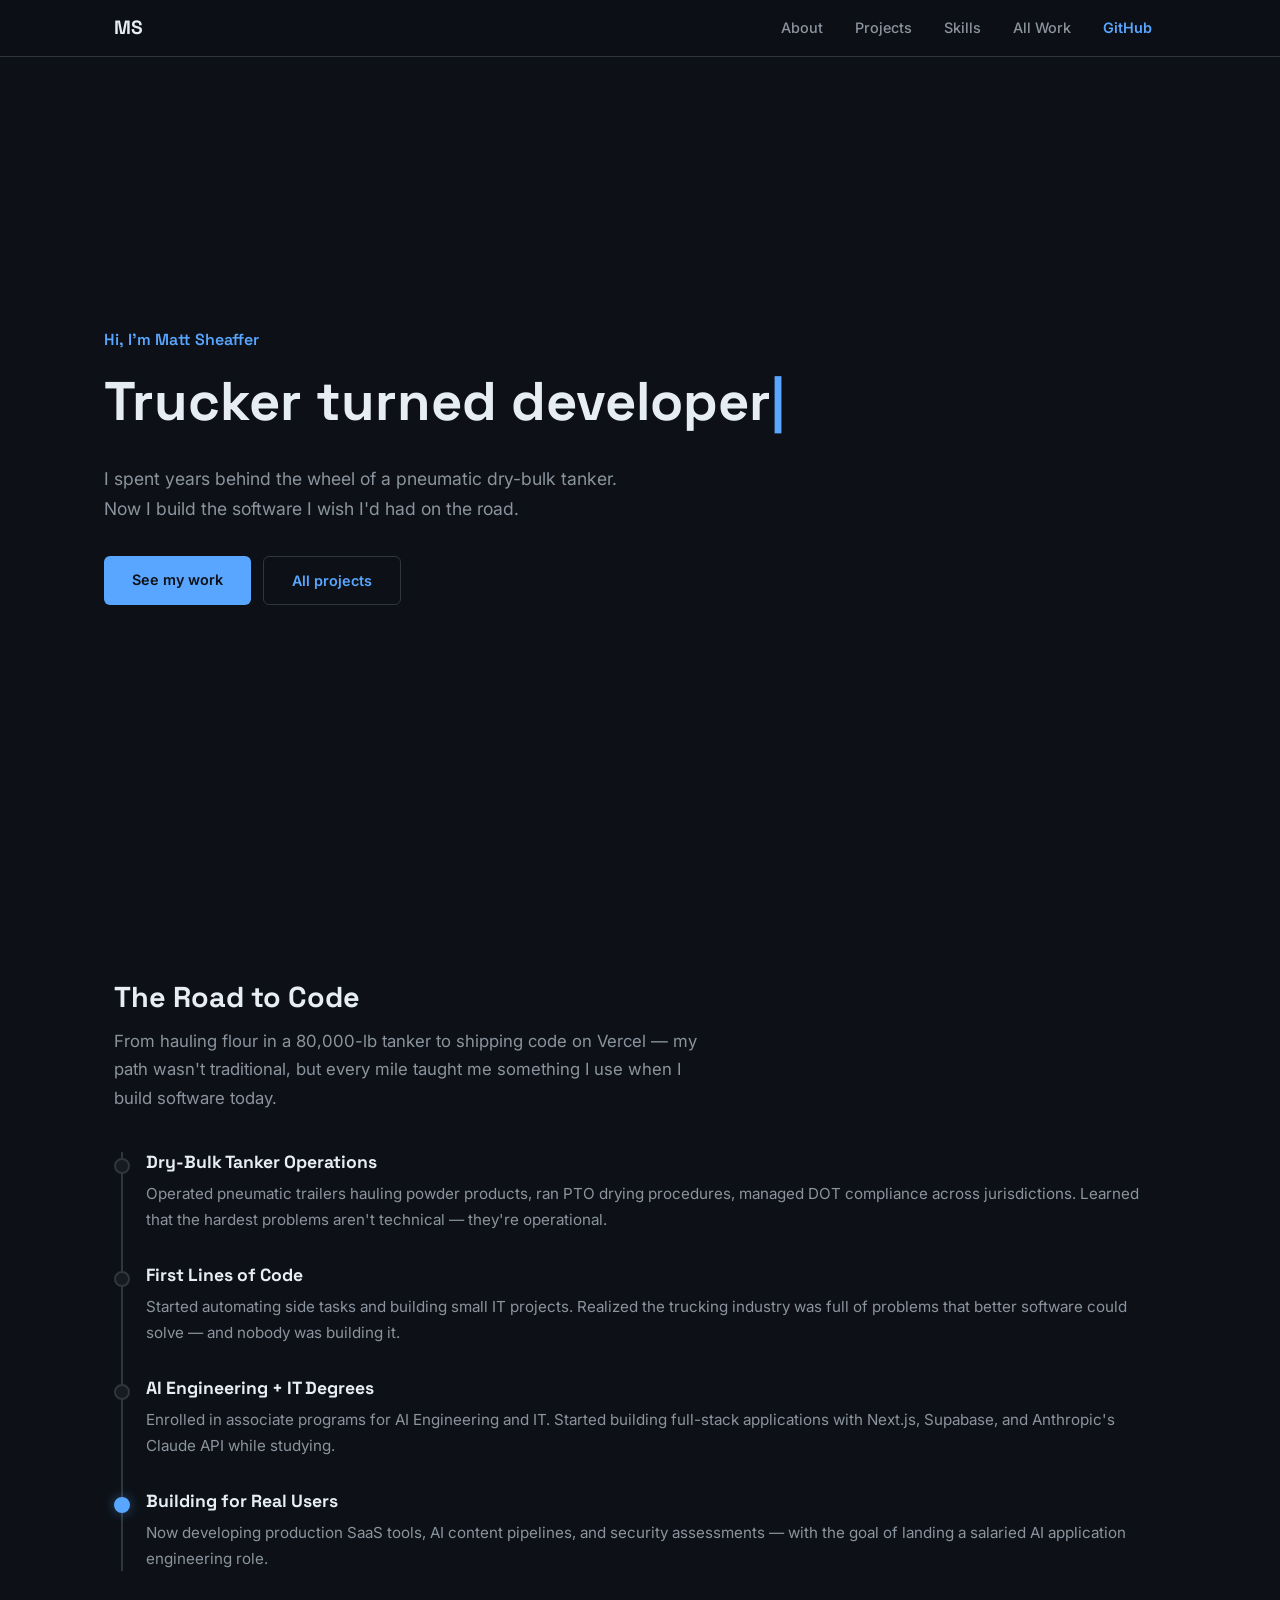
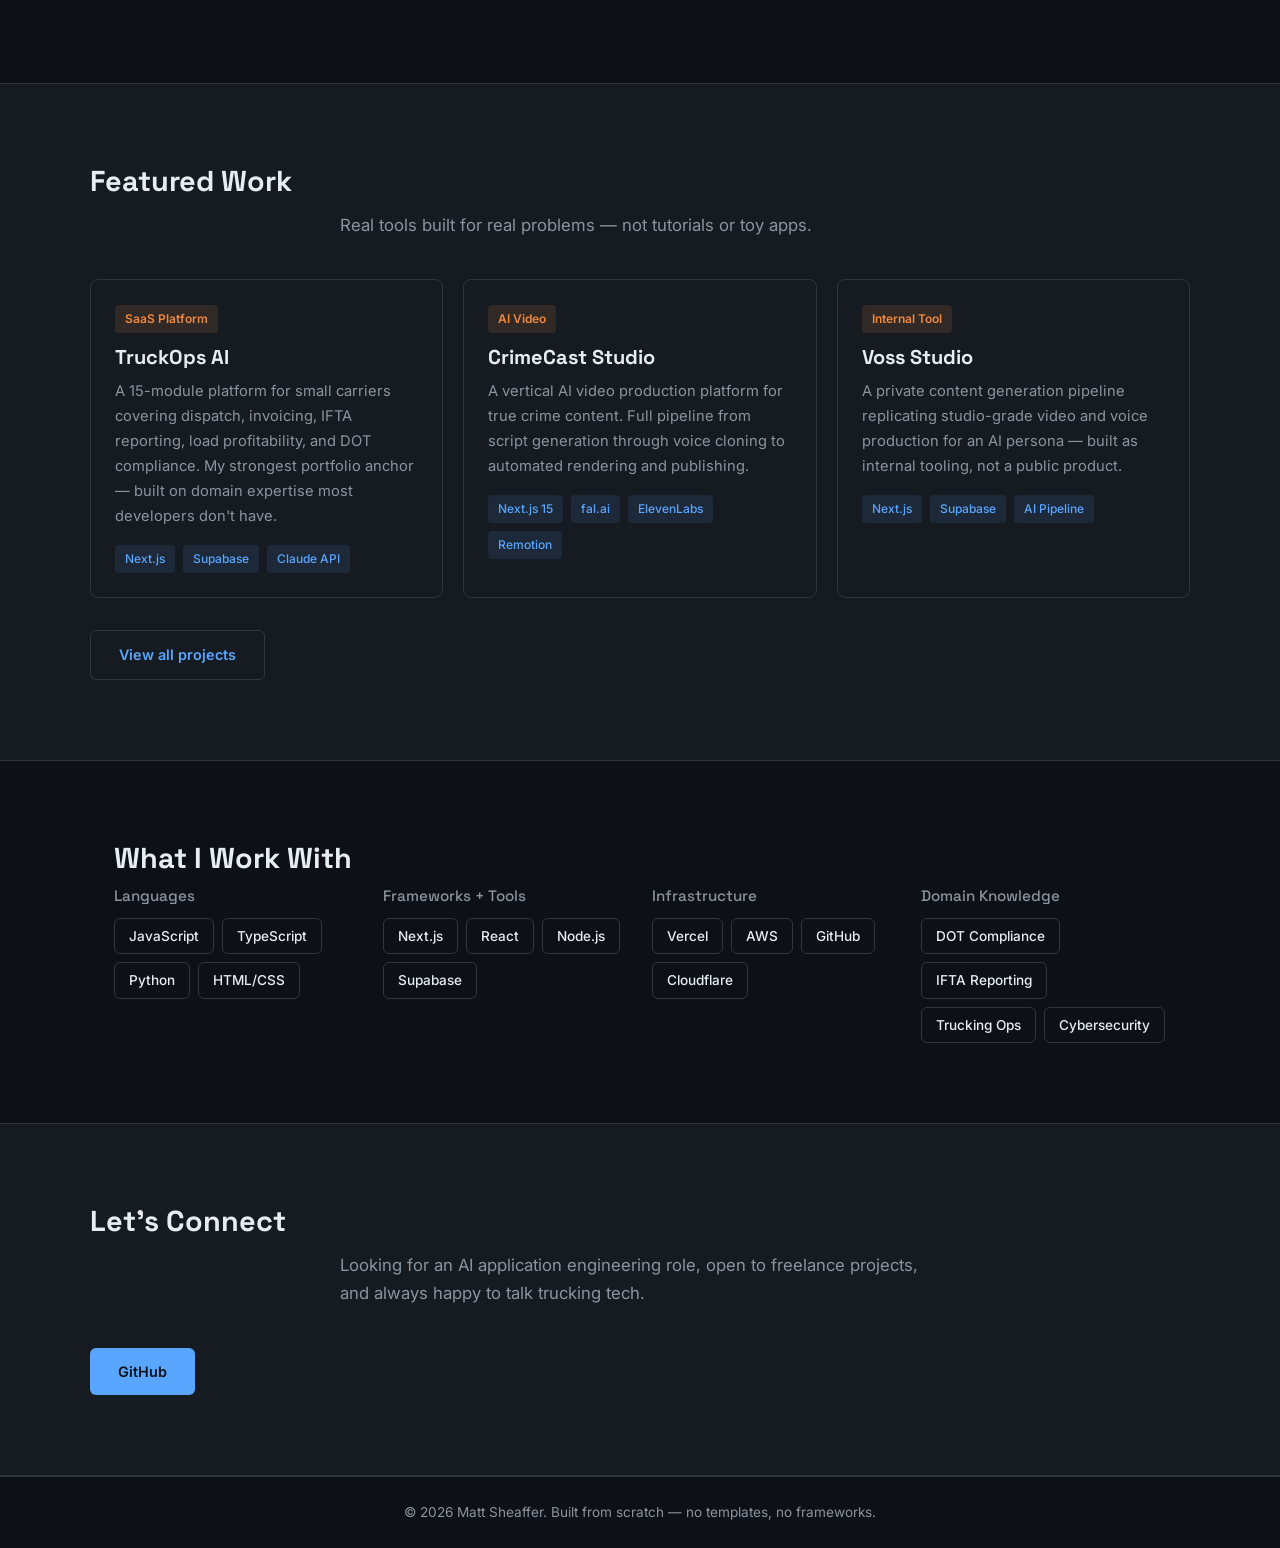
==== index.html @ f688287e "Capstone portfolio draft: dark theme, typing animation, responsive layout" ====
<!DOCTYPE html>
<html lang="en">
<head>
    <meta charset="UTF-8">
    <meta name="viewport" content="width=device-width, initial-scale=1.0">
    <title>Matt Sheaffer — Developer Portfolio</title>
    <link rel="preconnect" href="https://fonts.googleapis.com">
    <link rel="preconnect" href="https://fonts.gstatic.com" crossorigin>
    <link href="https://fonts.googleapis.com/css2?family=Space+Grotesk:wght@400;500;600;700&family=Inter:wght@400;500;600&display=swap" rel="stylesheet">
    <link rel="stylesheet" href="styles.css">
</head>
<body>

    <a href="#main-content" class="skip-link">Skip to main content</a>

    <nav aria-label="Main navigation">
        <div class="nav-inner">
            <a href="index.html" class="nav-logo">MS</a>
            <button class="hamburger" aria-label="Toggle navigation" aria-expanded="false">
                <span></span><span></span><span></span>
            </button>
            <ul>
                <li><a href="#about">About</a></li>
                <li><a href="#projects">Projects</a></li>
                <li><a href="#skills">Skills</a></li>
                <li><a href="projects.html">All Work</a></li>
                <li><a href="https://github.com/Porcse51115-ux" class="nav-cta">GitHub</a></li>
            </ul>
        </div>
    </nav>

    <main id="main-content">

        <!-- ===== HERO ===== -->
        <section class="hero">
            <div class="hero-content">
                <p class="hero-label">Hi, I'm Matt Sheaffer</p>
                <h1><span id="typed-text"></span><span class="cursor">|</span></h1>
                <p class="hero-sub">
                    I spent years behind the wheel of a pneumatic dry-bulk tanker.
                    Now I build the software I wish I'd had on the road.
                </p>
                <div class="hero-actions">
                    <a href="#projects" class="btn btn-primary">See my work</a>
                    <a href="projects.html" class="btn btn-outline">All projects</a>
                </div>
            </div>
        </section>

        <!-- ===== ABOUT / JOURNEY ===== -->
        <section id="about" class="section">
            <h2 class="section-title">The Road to Code</h2>
            <p class="section-intro">
                From hauling flour in a 80,000-lb tanker to shipping code on Vercel —
                my path wasn't traditional, but every mile taught me something I use
                when I build software today.
            </p>

            <div class="timeline">
                <div class="timeline-item">
                    <div class="timeline-marker"></div>
                    <div class="timeline-content">
                        <h3>Dry-Bulk Tanker Operations</h3>
                        <p>
                            Operated pneumatic trailers hauling powder products,
                            ran PTO drying procedures, managed DOT compliance
                            across jurisdictions. Learned that the hardest problems
                            aren't technical — they're operational.
                        </p>
                    </div>
                </div>
                <div class="timeline-item">
                    <div class="timeline-marker"></div>
                    <div class="timeline-content">
                        <h3>First Lines of Code</h3>
                        <p>
                            Started automating side tasks and building small IT
                            projects. Realized the trucking industry was full of
                            problems that better software could solve — and nobody
                            was building it.
                        </p>
                    </div>
                </div>
                <div class="timeline-item">
                    <div class="timeline-marker"></div>
                    <div class="timeline-content">
                        <h3>AI Engineering + IT Degrees</h3>
                        <p>
                            Enrolled in associate programs for AI Engineering and IT.
                            Started building full-stack applications with Next.js,
                            Supabase, and Anthropic's Claude API while studying.
                        </p>
                    </div>
                </div>
                <div class="timeline-item">
                    <div class="timeline-marker active"></div>
                    <div class="timeline-content">
                        <h3>Building for Real Users</h3>
                        <p>
                            Now developing production SaaS tools, AI content
                            pipelines, and security assessments — with the goal
                            of landing a salaried AI application engineering role.
                        </p>
                    </div>
                </div>
            </div>
        </section>

        <!-- ===== PROJECTS ===== -->
        <section id="projects" class="section section-alt">
            <h2 class="section-title">Featured Work</h2>
            <p class="section-intro">
                Real tools built for real problems — not tutorials or toy apps.
            </p>

            <div class="project-grid">
                <article class="project-card">
                    <div class="card-tag">SaaS Platform</div>
                    <h3>TruckOps AI</h3>
                    <p>
                        A 15-module platform for small carriers covering dispatch,
                        invoicing, IFTA reporting, load profitability, and DOT
                        compliance. My strongest portfolio anchor — built on
                        domain expertise most developers don't have.
                    </p>
                    <div class="card-tech">
                        <span>Next.js</span>
                        <span>Supabase</span>
                        <span>Claude API</span>
                    </div>
                </article>

                <article class="project-card">
                    <div class="card-tag">AI Video</div>
                    <h3>CrimeCast Studio</h3>
                    <p>
                        A vertical AI video production platform for true crime
                        content. Full pipeline from script generation through
                        voice cloning to automated rendering and publishing.
                    </p>
                    <div class="card-tech">
                        <span>Next.js 15</span>
                        <span>fal.ai</span>
                        <span>ElevenLabs</span>
                        <span>Remotion</span>
                    </div>
                </article>

                <article class="project-card">
                    <div class="card-tag">Internal Tool</div>
                    <h3>Voss Studio</h3>
                    <p>
                        A private content generation pipeline replicating
                        studio-grade video and voice production for an AI
                        persona — built as internal tooling, not a public product.
                    </p>
                    <div class="card-tech">
                        <span>Next.js</span>
                        <span>Supabase</span>
                        <span>AI Pipeline</span>
                    </div>
                </article>
            </div>

            <div class="section-cta">
                <a href="projects.html" class="btn btn-outline">View all projects</a>
            </div>
        </section>

        <!-- ===== SKILLS ===== -->
        <section id="skills" class="section">
            <h2 class="section-title">What I Work With</h2>

            <div class="skills-grid">
                <div class="skill-group">
                    <h3>Languages</h3>
                    <div class="skill-tags">
                        <span>JavaScript</span>
                        <span>TypeScript</span>
                        <span>Python</span>
                        <span>HTML/CSS</span>
                    </div>
                </div>
                <div class="skill-group">
                    <h3>Frameworks + Tools</h3>
                    <div class="skill-tags">
                        <span>Next.js</span>
                        <span>React</span>
                        <span>Node.js</span>
                        <span>Supabase</span>
                    </div>
                </div>
                <div class="skill-group">
                    <h3>Infrastructure</h3>
                    <div class="skill-tags">
                        <span>Vercel</span>
                        <span>AWS</span>
                        <span>GitHub</span>
                        <span>Cloudflare</span>
                    </div>
                </div>
                <div class="skill-group">
                    <h3>Domain Knowledge</h3>
                    <div class="skill-tags">
                        <span>DOT Compliance</span>
                        <span>IFTA Reporting</span>
                        <span>Trucking Ops</span>
                        <span>Cybersecurity</span>
                    </div>
                </div>
            </div>
        </section>

        <!-- ===== CONTACT ===== -->
        <section class="section section-alt">
            <h2 class="section-title">Let's Connect</h2>
            <p class="section-intro">
                Looking for an AI application engineering role, open to freelance
                projects, and always happy to talk trucking tech.
            </p>
            <div class="contact-links">
                <a href="https://github.com/Porcse51115-ux" class="btn btn-primary">GitHub</a>
            </div>
        </section>

    </main>

    <footer>
        <p>&copy; 2026 Matt Sheaffer. Built from scratch — no templates, no frameworks.</p>
    </footer>

    <script src="script.js"></script>
</body>
</html>
---- styles.css ----
/* =========================================================
   Matt Sheaffer — Developer Portfolio
   Dark theme, Space Grotesk + Inter, mobile-first.
   
   Palette:
     --bg:       #0d1117  (page background)
     --surface:  #161b22  (cards, nav)
     --border:   #30363d  (borders)
     --text:     #e6edf3  (primary text)
     --muted:    #8b949e  (secondary text)
     --accent:   #58a6ff  (links, highlights)
     --orange:   #f0883e  (warm accent / tags)
   ========================================================= */

:root {
    --bg: #0d1117;
    --surface: #161b22;
    --border: #30363d;
    --text: #e6edf3;
    --muted: #8b949e;
    --accent: #58a6ff;
    --orange: #f0883e;
}

* { box-sizing: border-box; margin: 0; padding: 0; }

html { scroll-behavior: smooth; }

body {
    font-family: "Inter", -apple-system, sans-serif;
    background-color: var(--bg);
    color: var(--text);
    line-height: 1.65;
    -webkit-font-smoothing: antialiased;
}

h1, h2, h3 {
    font-family: "Space Grotesk", "Inter", sans-serif;
    font-weight: 700;
    line-height: 1.2;
}

a {
    color: var(--accent);
    text-decoration: none;
}
a:hover { text-decoration: underline; }

img { max-width: 100%; height: auto; }

/* ---------- Skip link ---------- */
.skip-link {
    position: absolute;
    top: -50px; left: 0;
    background: var(--accent); color: var(--bg);
    padding: 8px 16px; z-index: 200;
    font-weight: 600;
}
.skip-link:focus { top: 0; }

/* =========================================================
   NAV
   ========================================================= */
nav {
    position: fixed;
    top: 0; left: 0; right: 0;
    z-index: 100;
    background: rgba(13, 17, 23, 0.85);
    backdrop-filter: blur(12px);
    border-bottom: 1px solid var(--border);
}

.nav-inner {
    max-width: 1100px;
    margin: 0 auto;
    padding: 0 24px;
    display: flex;
    align-items: center;
    justify-content: space-between;
    height: 56px;
}

.nav-logo {
    font-family: "Space Grotesk", sans-serif;
    font-weight: 700;
    font-size: 1.2em;
    color: var(--text);
    text-decoration: none;
    letter-spacing: -0.5px;
}

nav ul {
    list-style: none;
    display: none;
    flex-direction: column;
    position: absolute;
    top: 56px; left: 0; right: 0;
    background: var(--surface);
    border-bottom: 1px solid var(--border);
}
nav ul.nav-open { display: flex; }

nav li a {
    display: block;
    padding: 14px 24px;
    color: var(--muted);
    font-size: 0.9em;
    font-weight: 500;
    border-bottom: 1px solid var(--border);
    text-decoration: none;
    transition: color 0.2s;
}
nav li a:hover { color: var(--text); }

.nav-cta {
    color: var(--accent) !important;
    font-weight: 600 !important;
}

/* Hamburger */
.hamburger {
    display: flex;
    flex-direction: column;
    justify-content: center;
    gap: 5px;
    background: none; border: none;
    cursor: pointer; padding: 8px;
}
.hamburger span {
    display: block;
    width: 22px; height: 2px;
    background: var(--text);
    border-radius: 1px;
    transition: transform 0.3s, opacity 0.3s;
}
.hamburger.is-active span:nth-child(1) { transform: translateY(7px) rotate(45deg); }
.hamburger.is-active span:nth-child(2) { opacity: 0; }
.hamburger.is-active span:nth-child(3) { transform: translateY(-7px) rotate(-45deg); }

/* =========================================================
   HERO
   ========================================================= */
.hero {
    min-height: 100vh;
    display: flex;
    align-items: center;
    padding: 80px 24px 48px;
}

.hero-content {
    max-width: 720px;
    margin: 0 auto;
}

.hero-label {
    color: var(--accent);
    font-family: "Space Grotesk", sans-serif;
    font-weight: 600;
    font-size: 1em;
    margin-bottom: 16px;
}

.hero h1 {
    font-size: 2.4em;
    min-height: 1.3em;
    margin-bottom: 24px;
    color: var(--text);
}

.cursor {
    color: var(--accent);
    animation: blink 1s step-end infinite;
}

@keyframes blink {
    50% { opacity: 0; }
}

.hero-sub {
    color: var(--muted);
    font-size: 1.1em;
    max-width: 540px;
    margin-bottom: 32px;
    line-height: 1.7;
}

.hero-actions {
    display: flex;
    gap: 12px;
    flex-wrap: wrap;
}

/* =========================================================
   BUTTONS
   ========================================================= */
.btn {
    display: inline-block;
    padding: 12px 28px;
    border-radius: 6px;
    font-weight: 600;
    font-size: 0.9em;
    text-decoration: none;
    transition: background 0.2s, color 0.2s;
}

.btn-primary {
    background: var(--accent);
    color: var(--bg);
}
.btn-primary:hover {
    background: #79c0ff;
    text-decoration: none;
}

.btn-outline {
    background: transparent;
    color: var(--accent);
    border: 1px solid var(--border);
}
.btn-outline:hover {
    background: var(--surface);
    text-decoration: none;
}

/* =========================================================
   SECTIONS
   ========================================================= */
.section {
    padding: 64px 24px;
    max-width: 1100px;
    margin: 0 auto;
}

.section-alt {
    background: var(--surface);
    max-width: none;
    border-top: 1px solid var(--border);
    border-bottom: 1px solid var(--border);
}
.section-alt > * {
    max-width: 1100px;
    margin-left: auto;
    margin-right: auto;
}

.section-title {
    font-size: 1.8em;
    margin-bottom: 12px;
}

.section-intro {
    color: var(--muted);
    font-size: 1.05em;
    max-width: 600px;
    margin-bottom: 40px;
    line-height: 1.7;
}

.section-cta {
    margin-top: 32px;
}

.page-header {
    padding: 120px 24px 48px;
    text-align: center;
}
.page-header h1 {
    font-size: 2.2em;
    margin-bottom: 8px;
}
.page-header p {
    color: var(--muted);
    font-size: 1.05em;
}

/* =========================================================
   TIMELINE
   ========================================================= */
.timeline {
    position: relative;
    padding-left: 32px;
}

.timeline::before {
    content: '';
    position: absolute;
    left: 7px; top: 0; bottom: 0;
    width: 2px;
    background: var(--border);
}

.timeline-item {
    position: relative;
    margin-bottom: 32px;
}

.timeline-marker {
    position: absolute;
    left: -32px; top: 6px;
    width: 16px; height: 16px;
    border-radius: 50%;
    background: var(--surface);
    border: 2px solid var(--border);
}

.timeline-marker.active {
    background: var(--accent);
    border-color: var(--accent);
    box-shadow: 0 0 12px rgba(88, 166, 255, 0.4);
}

.timeline-content h3 {
    font-size: 1.1em;
    margin-bottom: 8px;
    color: var(--text);
}

.timeline-content p {
    color: var(--muted);
    font-size: 0.95em;
    line-height: 1.7;
}

/* =========================================================
   PROJECT CARDS
   ========================================================= */
.project-grid {
    display: grid;
    grid-template-columns: 1fr;
    gap: 20px;
}

.project-card {
    background: var(--bg);
    border: 1px solid var(--border);
    border-radius: 8px;
    padding: 24px;
    transition: border-color 0.2s, transform 0.2s;
}

.section-alt .project-card {
    background: var(--surface);
}

.project-card:hover {
    border-color: var(--accent);
    transform: translateY(-2px);
}

.card-tag {
    display: inline-block;
    font-size: 0.75em;
    font-weight: 600;
    color: var(--orange);
    background: rgba(240, 136, 62, 0.12);
    padding: 4px 10px;
    border-radius: 4px;
    margin-bottom: 12px;
}

.project-card h3 {
    font-size: 1.25em;
    margin-bottom: 10px;
}

.project-card p {
    color: var(--muted);
    font-size: 0.92em;
    line-height: 1.7;
    margin-bottom: 16px;
}

.card-tech {
    display: flex;
    flex-wrap: wrap;
    gap: 8px;
}

.card-tech span {
    font-size: 0.75em;
    padding: 4px 10px;
    background: rgba(88, 166, 255, 0.1);
    color: var(--accent);
    border-radius: 4px;
    font-weight: 500;
}

/* =========================================================
   PROJECT DETAIL (projects.html)
   ========================================================= */
.project-detail {
    max-width: 720px;
}

.detail-header {
    margin-bottom: 20px;
}

.detail-header h2 {
    font-size: 1.6em;
}

.detail-body p {
    color: var(--muted);
    margin-bottom: 16px;
    line-height: 1.75;
}

.detail-body h3 {
    font-size: 1em;
    color: var(--text);
    margin-bottom: 8px;
    margin-top: 24px;
}

.detail-body ul {
    color: var(--muted);
    padding-left: 20px;
    margin-bottom: 20px;
}
.detail-body li {
    margin-bottom: 6px;
    font-size: 0.95em;
    line-height: 1.6;
}

/* =========================================================
   SKILLS GRID
   ========================================================= */
.skills-grid {
    display: grid;
    grid-template-columns: 1fr;
    gap: 24px;
}

.skill-group h3 {
    font-size: 0.95em;
    color: var(--muted);
    font-weight: 500;
    margin-bottom: 12px;
}

.skill-tags {
    display: flex;
    flex-wrap: wrap;
    gap: 8px;
}

.skill-tags span {
    font-size: 0.85em;
    padding: 6px 14px;
    border: 1px solid var(--border);
    border-radius: 6px;
    color: var(--text);
    font-weight: 500;
    transition: border-color 0.2s, background 0.2s;
}
.skill-tags span:hover {
    border-color: var(--accent);
    background: rgba(88, 166, 255, 0.08);
}

/* =========================================================
   CONTACT
   ========================================================= */
.contact-links {
    display: flex;
    gap: 12px;
    flex-wrap: wrap;
}

/* =========================================================
   FOOTER
   ========================================================= */
footer {
    border-top: 1px solid var(--border);
    padding: 24px;
    text-align: center;
    color: var(--muted);
    font-size: 0.85em;
}

/* =========================================================
   TABLET (768px+)
   ========================================================= */
@media (min-width: 768px) {
    .hamburger { display: none; }

    nav ul {
        display: flex;
        flex-direction: row;
        position: static;
        background: none;
        border: none;
        gap: 4px;
    }

    nav li a {
        padding: 8px 14px;
        border: none;
        border-radius: 6px;
    }
    nav li a:hover { background: var(--surface); }

    .hero h1 { font-size: 3em; }

    .project-grid { grid-template-columns: repeat(2, 1fr); }
    .skills-grid  { grid-template-columns: repeat(2, 1fr); }
}

/* =========================================================
   DESKTOP (1100px+)
   ========================================================= */
@media (min-width: 1100px) {
    .hero h1 { font-size: 3.4em; }
    .hero-content { margin: 0 0 0 80px; }

    .project-grid { grid-template-columns: repeat(3, 1fr); }
    .skills-grid  { grid-template-columns: repeat(4, 1fr); }

    .section { padding: 80px 24px; }
}
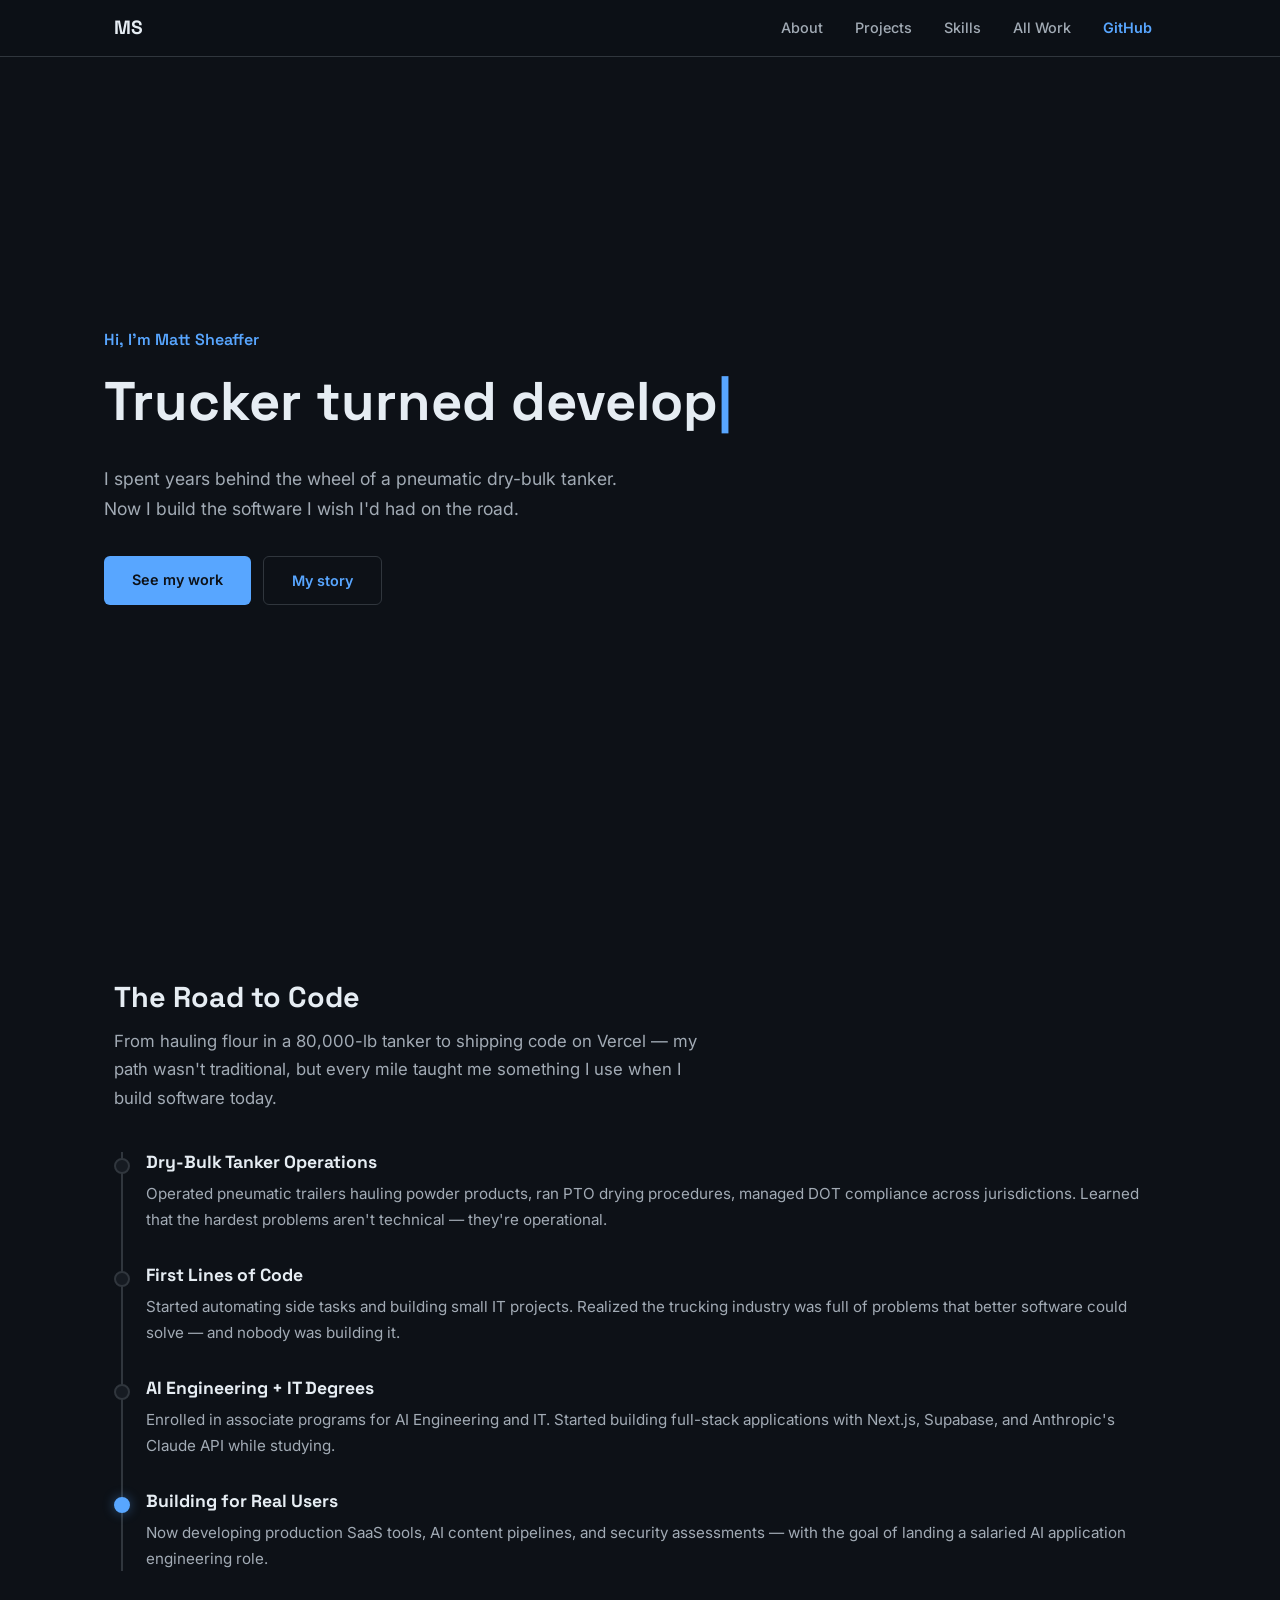
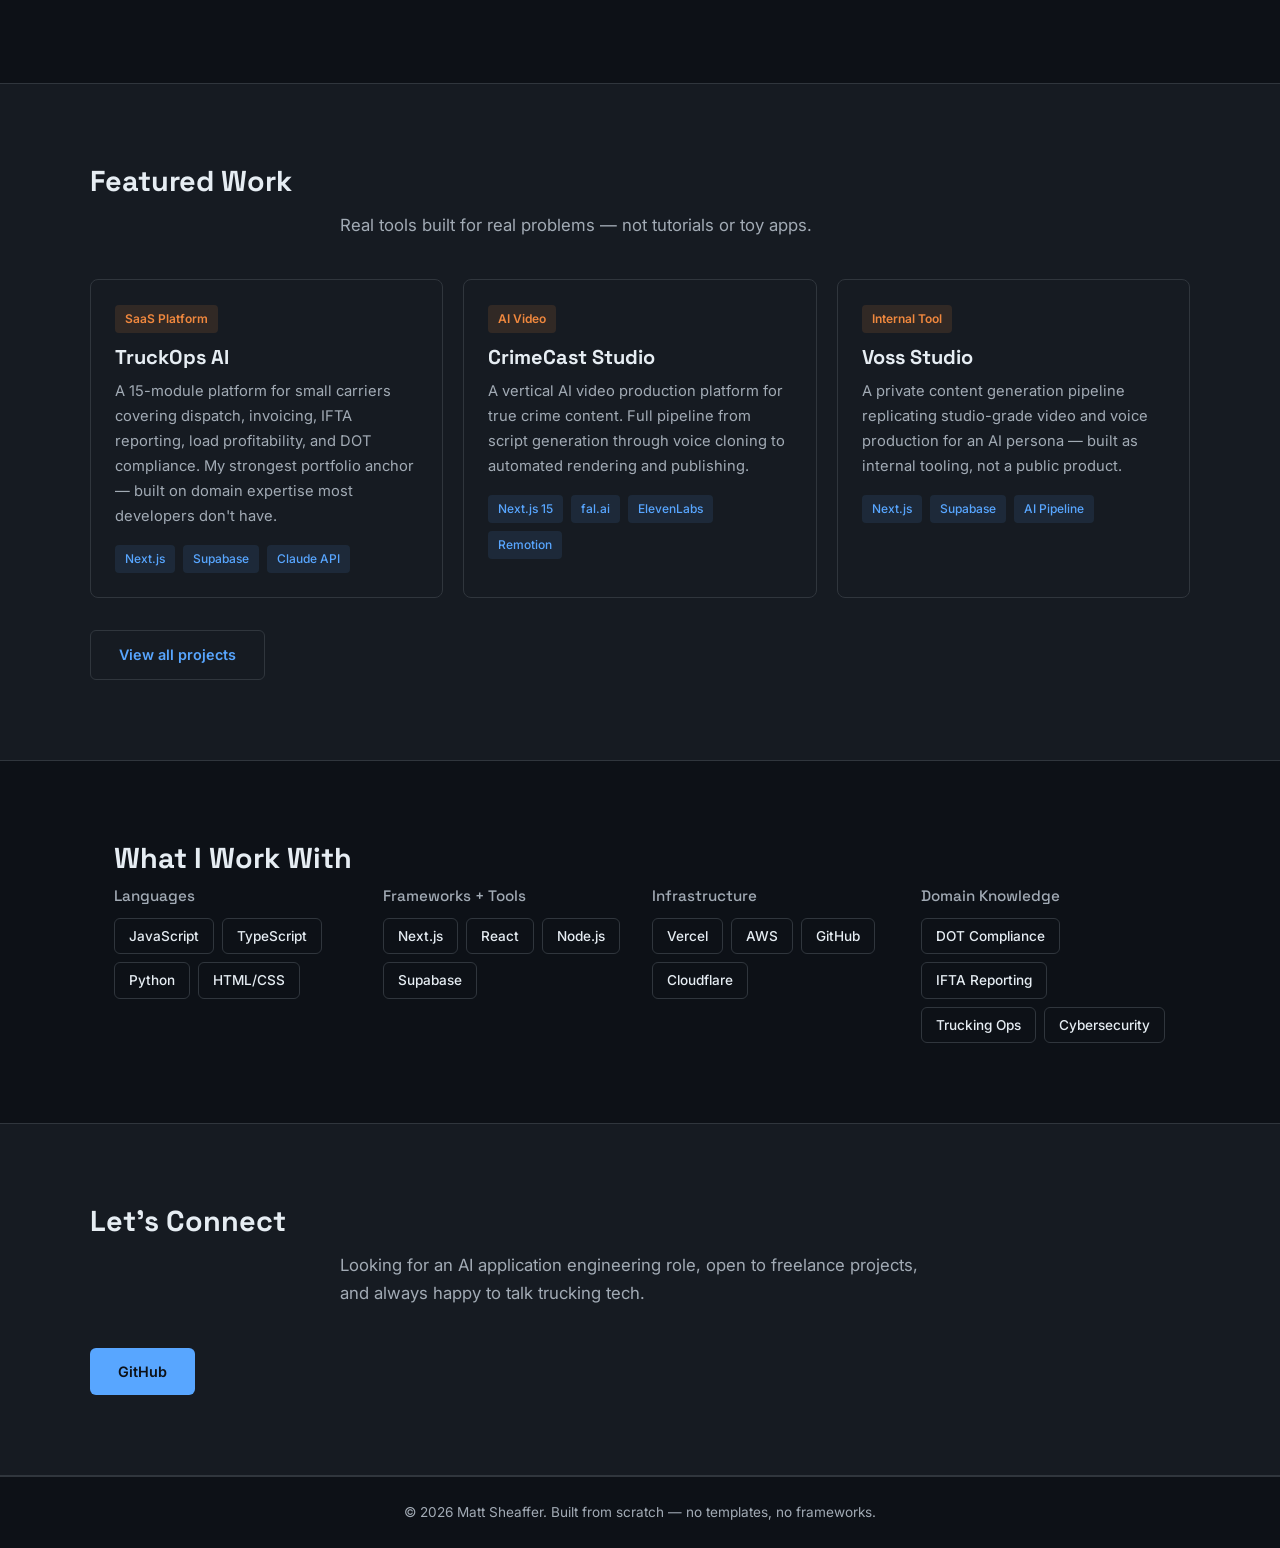
==== commit a2c412e7: "Fix WAVE contrast error and redundant link" ====
--- a/index.html
+++ b/index.html
@@ -42,7 +42,7 @@
                 </p>
                 <div class="hero-actions">
                     <a href="#projects" class="btn btn-primary">See my work</a>
-                    <a href="projects.html" class="btn btn-outline">All projects</a>
+                    <a href="#about" class="btn btn-outline">My story</a>
                 </div>
             </div>
         </section>
--- a/styles.css
+++ b/styles.css
@@ -17,7 +17,7 @@
     --surface: #161b22;
     --border: #30363d;
     --text: #e6edf3;
-    --muted: #8b949e;
+    --muted: #a2abb5;
     --accent: #58a6ff;
     --orange: #f0883e;
 }
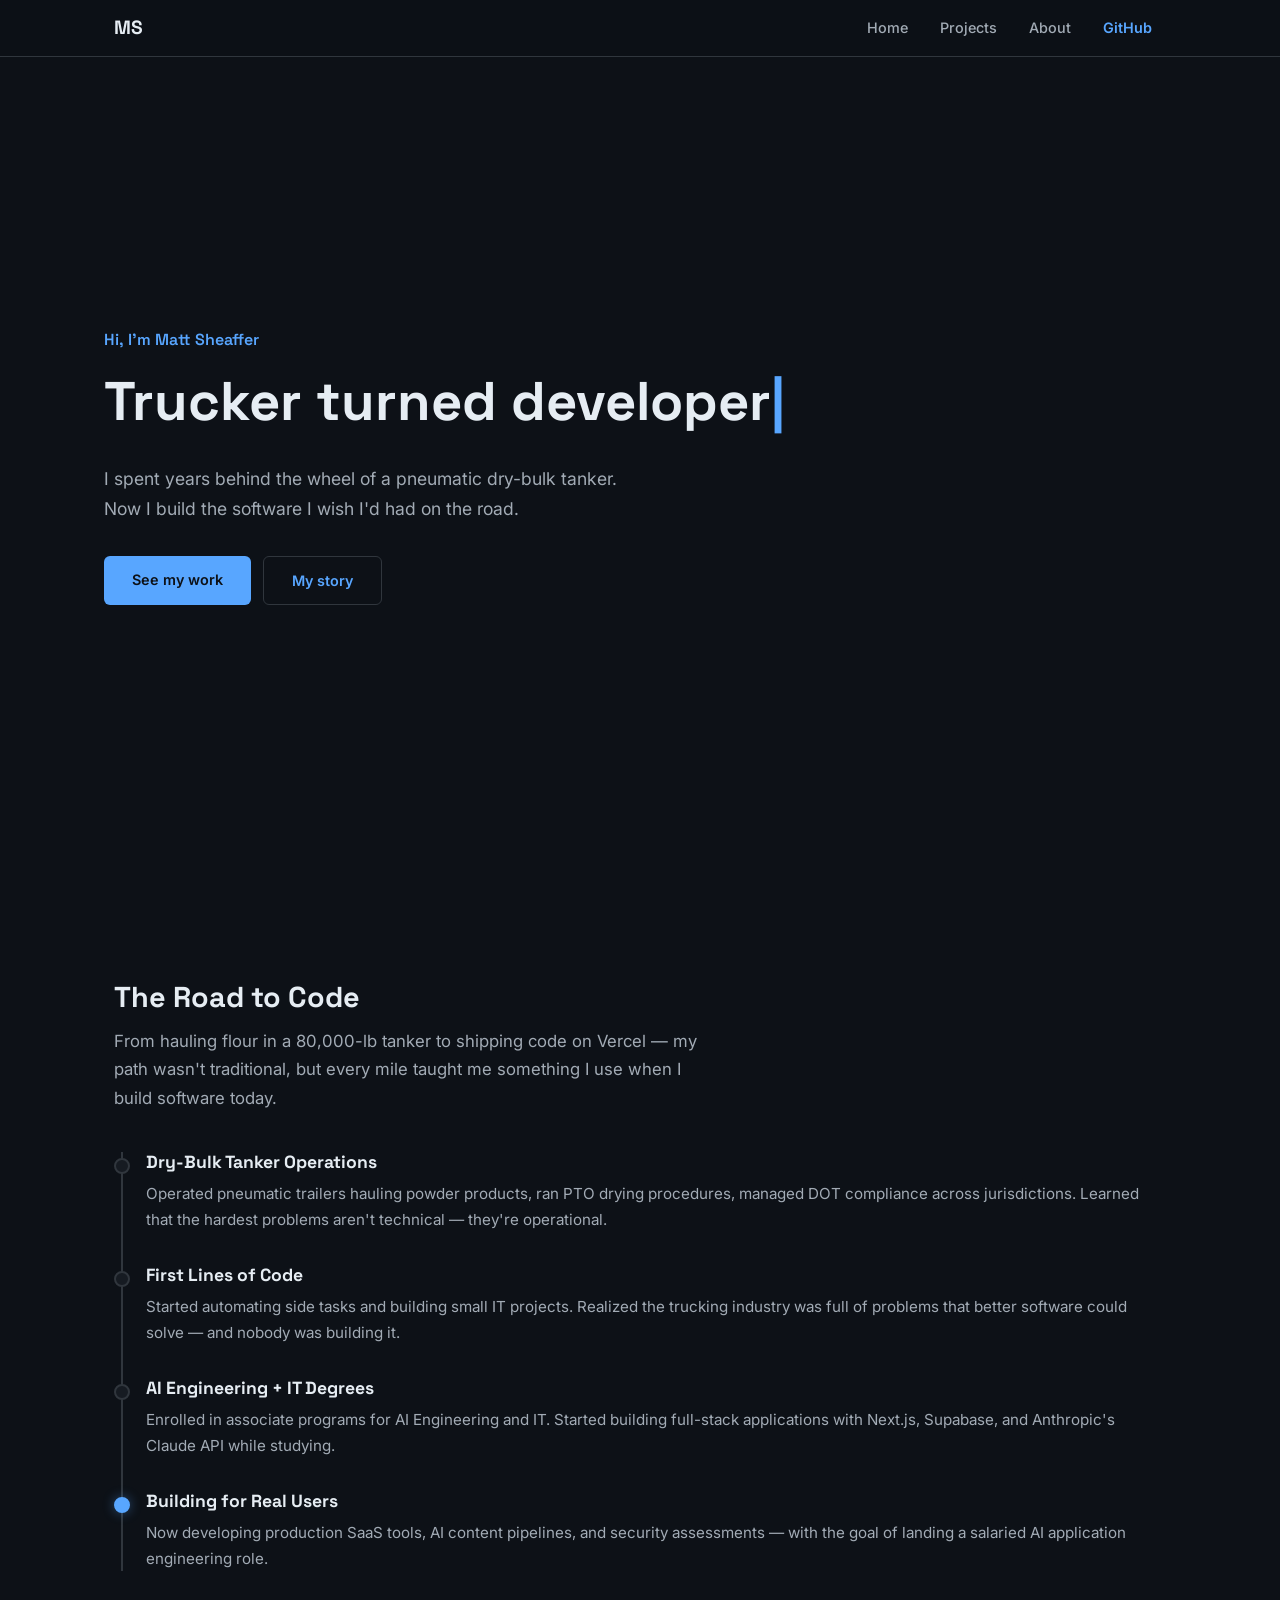
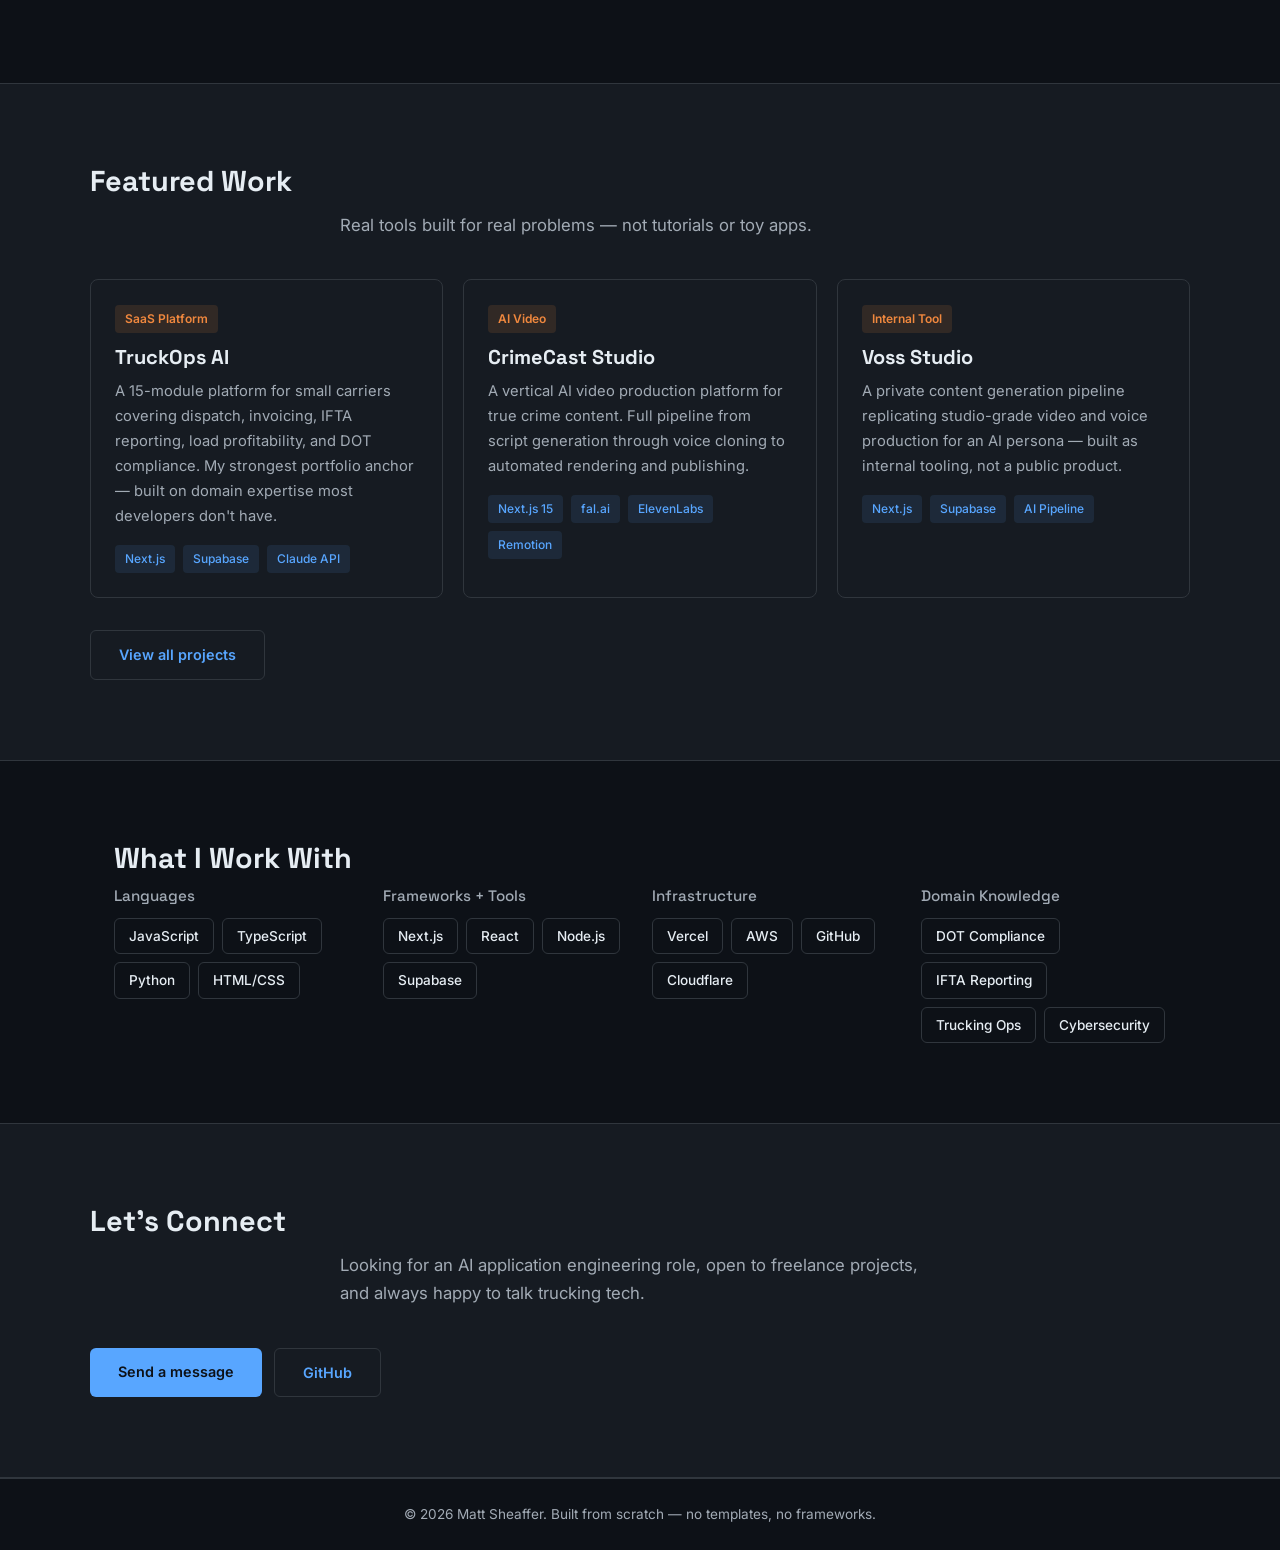
==== commit 3cdcf775: "Final capstone: 3 pages, form validation, responsive, accessible" ====
--- a/index.html
+++ b/index.html
@@ -20,10 +20,9 @@
                 <span></span><span></span><span></span>
             </button>
             <ul>
-                <li><a href="#about">About</a></li>
-                <li><a href="#projects">Projects</a></li>
-                <li><a href="#skills">Skills</a></li>
-                <li><a href="projects.html">All Work</a></li>
+                <li><a href="index.html" aria-current="page">Home</a></li>
+                <li><a href="projects.html">Projects</a></li>
+                <li><a href="about.html">About</a></li>
                 <li><a href="https://github.com/Porcse51115-ux" class="nav-cta">GitHub</a></li>
             </ul>
         </div>
@@ -219,7 +218,8 @@
                 projects, and always happy to talk trucking tech.
             </p>
             <div class="contact-links">
-                <a href="https://github.com/Porcse51115-ux" class="btn btn-primary">GitHub</a>
+                <a href="about.html#contact" class="btn btn-primary">Send a message</a>
+                <a href="https://github.com/Porcse51115-ux" class="btn btn-outline">GitHub</a>
             </div>
         </section>
 
--- a/styles.css
+++ b/styles.css
@@ -520,3 +520,114 @@
 
     .section { padding: 80px 24px; }
 }
+
+/* =========================================================
+   ABOUT PAGE
+   ========================================================= */
+.about-content {
+    max-width: 680px;
+}
+
+.about-content p {
+    color: var(--muted);
+    margin-bottom: 16px;
+    line-height: 1.75;
+}
+
+/* =========================================================
+   CONTACT FORM
+   ========================================================= */
+.contact-form {
+    max-width: 560px;
+}
+
+fieldset {
+    border: 1px solid var(--border);
+    border-radius: 8px;
+    padding: 24px;
+    margin: 0;
+}
+
+legend {
+    font-family: "Space Grotesk", sans-serif;
+    font-weight: 600;
+    color: var(--text);
+    padding: 0 8px;
+}
+
+.form-group {
+    margin-bottom: 16px;
+}
+
+.form-group label {
+    display: block;
+    margin-bottom: 4px;
+    font-weight: 500;
+    color: var(--text);
+    font-size: 0.9em;
+}
+
+.required {
+    color: #f87171;
+}
+
+.form-group input,
+.form-group textarea {
+    width: 100%;
+    padding: 10px 12px;
+    border: 1px solid var(--border);
+    border-radius: 6px;
+    font-family: "Inter", sans-serif;
+    font-size: 0.95em;
+    color: var(--text);
+    background-color: var(--bg);
+    transition: border-color 0.2s;
+}
+
+.form-group input:focus,
+.form-group textarea:focus {
+    outline: none;
+    border-color: var(--accent);
+    box-shadow: 0 0 0 2px rgba(88, 166, 255, 0.25);
+}
+
+.form-group textarea {
+    resize: vertical;
+    min-height: 100px;
+}
+
+.input-error {
+    border-color: #f87171 !important;
+}
+.input-error:focus {
+    box-shadow: 0 0 0 2px rgba(248, 113, 113, 0.25) !important;
+}
+
+.error-msg {
+    display: block;
+    min-height: 1.2em;
+    color: #f87171;
+    font-size: 0.8em;
+    margin-top: 4px;
+}
+
+.success-msg {
+    background: rgba(52, 211, 153, 0.1);
+    border: 1px solid rgba(52, 211, 153, 0.3);
+    border-radius: 8px;
+    padding: 24px;
+    margin-top: 16px;
+}
+.success-msg h3 {
+    color: #34d399;
+    margin-bottom: 4px;
+}
+.success-msg p {
+    color: var(--muted);
+}
+
+.contact-form button[type="submit"] {
+    margin-top: 8px;
+    cursor: pointer;
+    border: none;
+}
